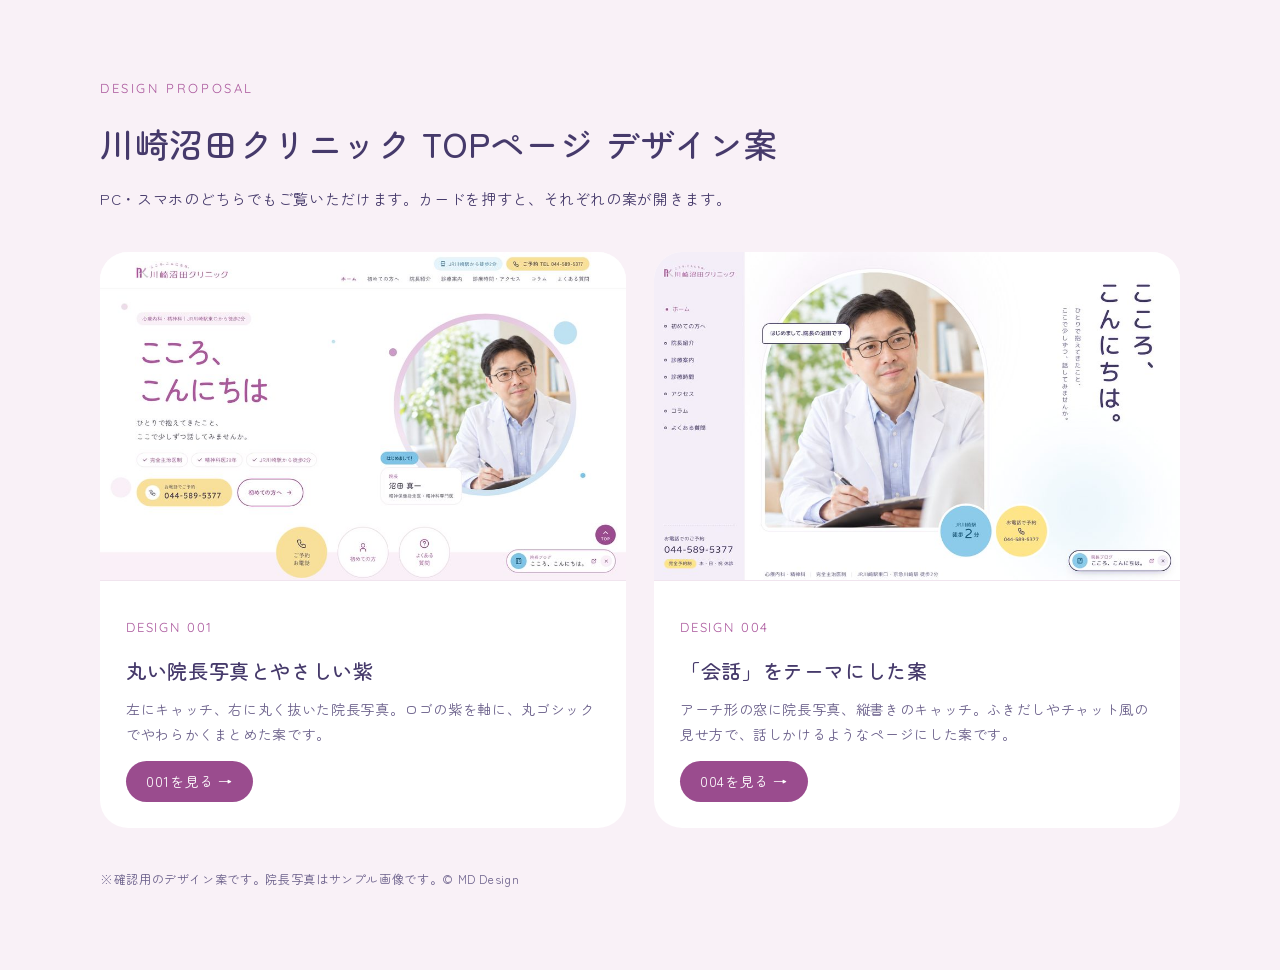
==== index.html @ 69d173a0 "川崎沼田クリニック TOPページ デザイン案（001・004）を追加 Co-Authored-By: Claude Opus 5.5 <noreply@anthropic.com> Claude-Se" ====
<!doctype html>
<html lang="ja">
<head>
<meta charset="utf-8">
<meta name="viewport" content="width=device-width, initial-scale=1">
<meta name="robots" content="noindex, nofollow">
<title>川崎沼田クリニック TOPページ デザイン案｜MD Design</title>
<link rel="preconnect" href="https://fonts.googleapis.com">
<link rel="preconnect" href="https://fonts.gstatic.com" crossorigin>
<link rel="stylesheet" href="https://fonts.googleapis.com/css2?family=Zen+Maru+Gothic:wght@400;500&amp;family=Quicksand:wght@500&amp;display=swap">
<style>
*{box-sizing:border-box}
body{margin:0;font-family:"Zen Maru Gothic",sans-serif;color:#463A6B;background:#F9F1F7;line-height:1.8;letter-spacing:.04em}
.wrap{width:min(1080px,100% - 40px);margin:0 auto;padding:64px 0 80px}
.en{font-family:Quicksand,sans-serif;letter-spacing:.2em;font-size:13px;color:#AB589D}
h1{margin:6px 0 0;font-size:clamp(24px,3vw,34px);font-weight:500}
.lead{margin:10px 0 0;font-size:15px}
.list{margin:40px 0 0;padding:0;list-style:none;display:grid;grid-template-columns:repeat(auto-fit,minmax(300px,1fr));gap:28px}
.card{display:block;background:#fff;border-radius:28px;overflow:hidden;text-decoration:none;color:inherit;transition:transform .35s,box-shadow .35s}
.card:hover{transform:translateY(-6px);box-shadow:0 20px 34px -20px rgba(70,58,107,.45)}
.card img{display:block;width:100%;height:auto;border-bottom:1px solid #F0E4EE}
.card__body{padding:22px 26px 26px}
.card__no{font-family:Quicksand,sans-serif;font-size:13px;color:#AB589D;letter-spacing:.14em}
.card__title{margin:4px 0 0;font-size:20px;font-weight:500}
.card__text{margin:8px 0 0;font-size:14px;color:#6A5F8A}
.card__go{margin-top:14px;display:inline-flex;align-items:center;gap:8px;padding:8px 20px;border-radius:999px;background:#9A4C8E;color:#fff;font-size:14px}
.note{margin:40px 0 0;font-size:12px;color:#6A5F8A}
</style>
</head>
<body>
<main class="wrap">
  <p class="en">DESIGN PROPOSAL</p>
  <h1>川崎沼田クリニック TOPページ デザイン案</h1>
  <p class="lead">PC・スマホのどちらでもご覧いただけます。カードを押すと、それぞれの案が開きます。</p>
  <ul class="list">
    <li><a class="card" href="001/">
      <img src="assets/thumb-001.jpg" alt="川崎沼田デザイン001のファーストビュー" width="960" height="600">
      <div class="card__body">
        <p class="card__no">DESIGN 001</p>
        <p class="card__title">丸い院長写真とやさしい紫</p>
        <p class="card__text">左にキャッチ、右に丸く抜いた院長写真。ロゴの紫を軸に、丸ゴシックでやわらかくまとめた案です。</p>
        <span class="card__go">001を見る →</span>
      </div>
    </a></li>
    <li><a class="card" href="004/">
      <img src="assets/thumb-004.jpg" alt="川崎沼田デザイン004のファーストビュー" width="960" height="600">
      <div class="card__body">
        <p class="card__no">DESIGN 004</p>
        <p class="card__title">「会話」をテーマにした案</p>
        <p class="card__text">アーチ形の窓に院長写真、縦書きのキャッチ。ふきだしやチャット風の見せ方で、話しかけるようなページにした案です。</p>
        <span class="card__go">004を見る →</span>
      </div>
    </a></li>
  </ul>
  <p class="note">※確認用のデザイン案です。院長写真はサンプル画像です。© MD Design</p>
</main>
</body>
</html>
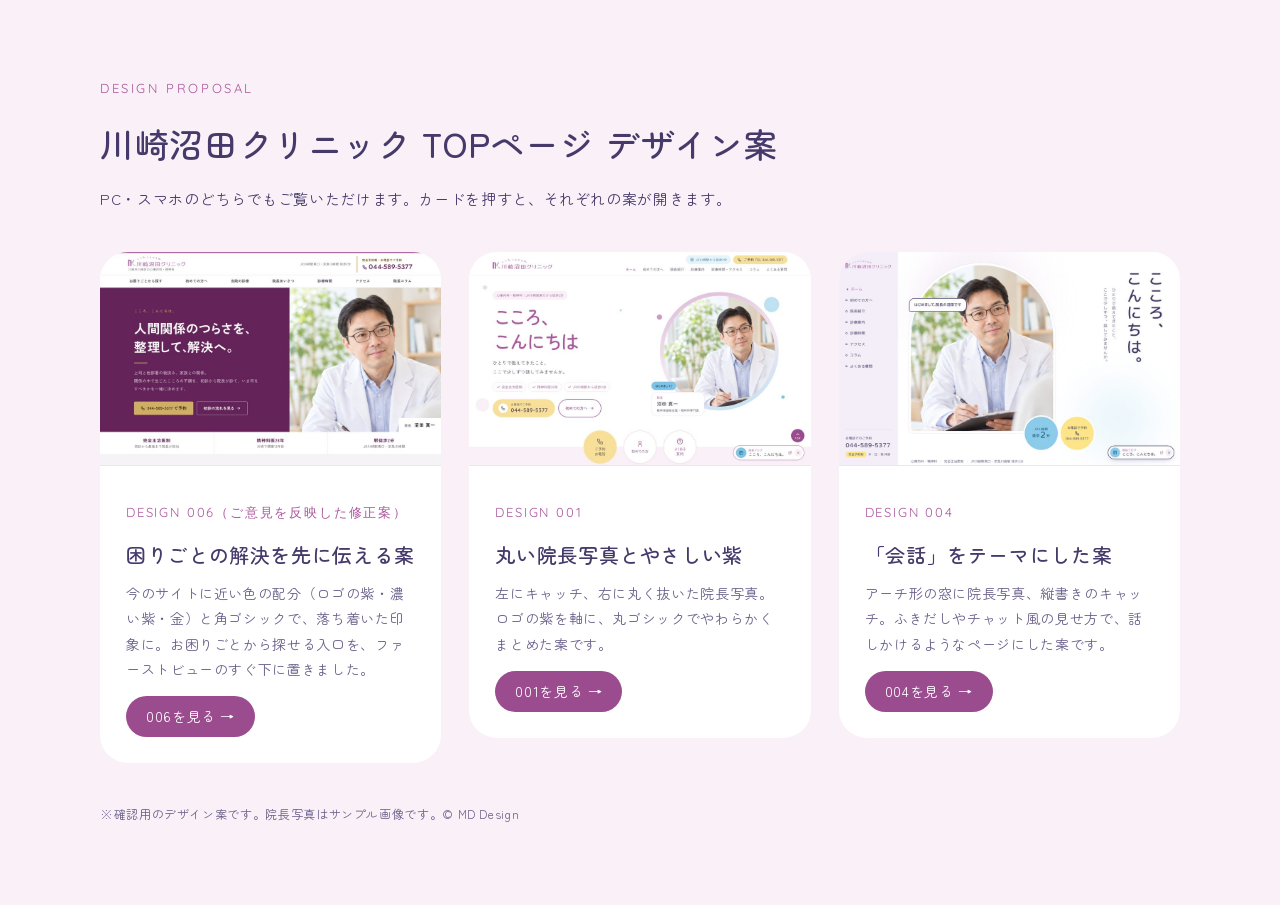
==== commit f8d2d358: "川崎沼田デザイン006を追加（クライアントのご意見を反映した修正案） - 今のサイトに近い色の配分（ロゴの紫・濃い紫のベタ面・金の差し色） - 丸ゴシックをやめ角ゴシック（Zen Kaku Gothi" ====
--- a/index.html
+++ b/index.html
@@ -33,6 +33,15 @@
   <h1>川崎沼田クリニック TOPページ デザイン案</h1>
   <p class="lead">PC・スマホのどちらでもご覧いただけます。カードを押すと、それぞれの案が開きます。</p>
   <ul class="list">
+    <li><a class="card" href="006/">
+      <img src="assets/thumb-006.jpg" alt="川崎沼田デザイン006のファーストビュー" width="960" height="600">
+      <div class="card__body">
+        <p class="card__no">DESIGN 006（ご意見を反映した修正案）</p>
+        <p class="card__title">困りごとの解決を先に伝える案</p>
+        <p class="card__text">今のサイトに近い色の配分（ロゴの紫・濃い紫・金）と角ゴシックで、落ち着いた印象に。お困りごとから探せる入口を、ファーストビューのすぐ下に置きました。</p>
+        <span class="card__go">006を見る →</span>
+      </div>
+    </a></li>
     <li><a class="card" href="001/">
       <img src="assets/thumb-001.jpg" alt="川崎沼田デザイン001のファーストビュー" width="960" height="600">
       <div class="card__body">
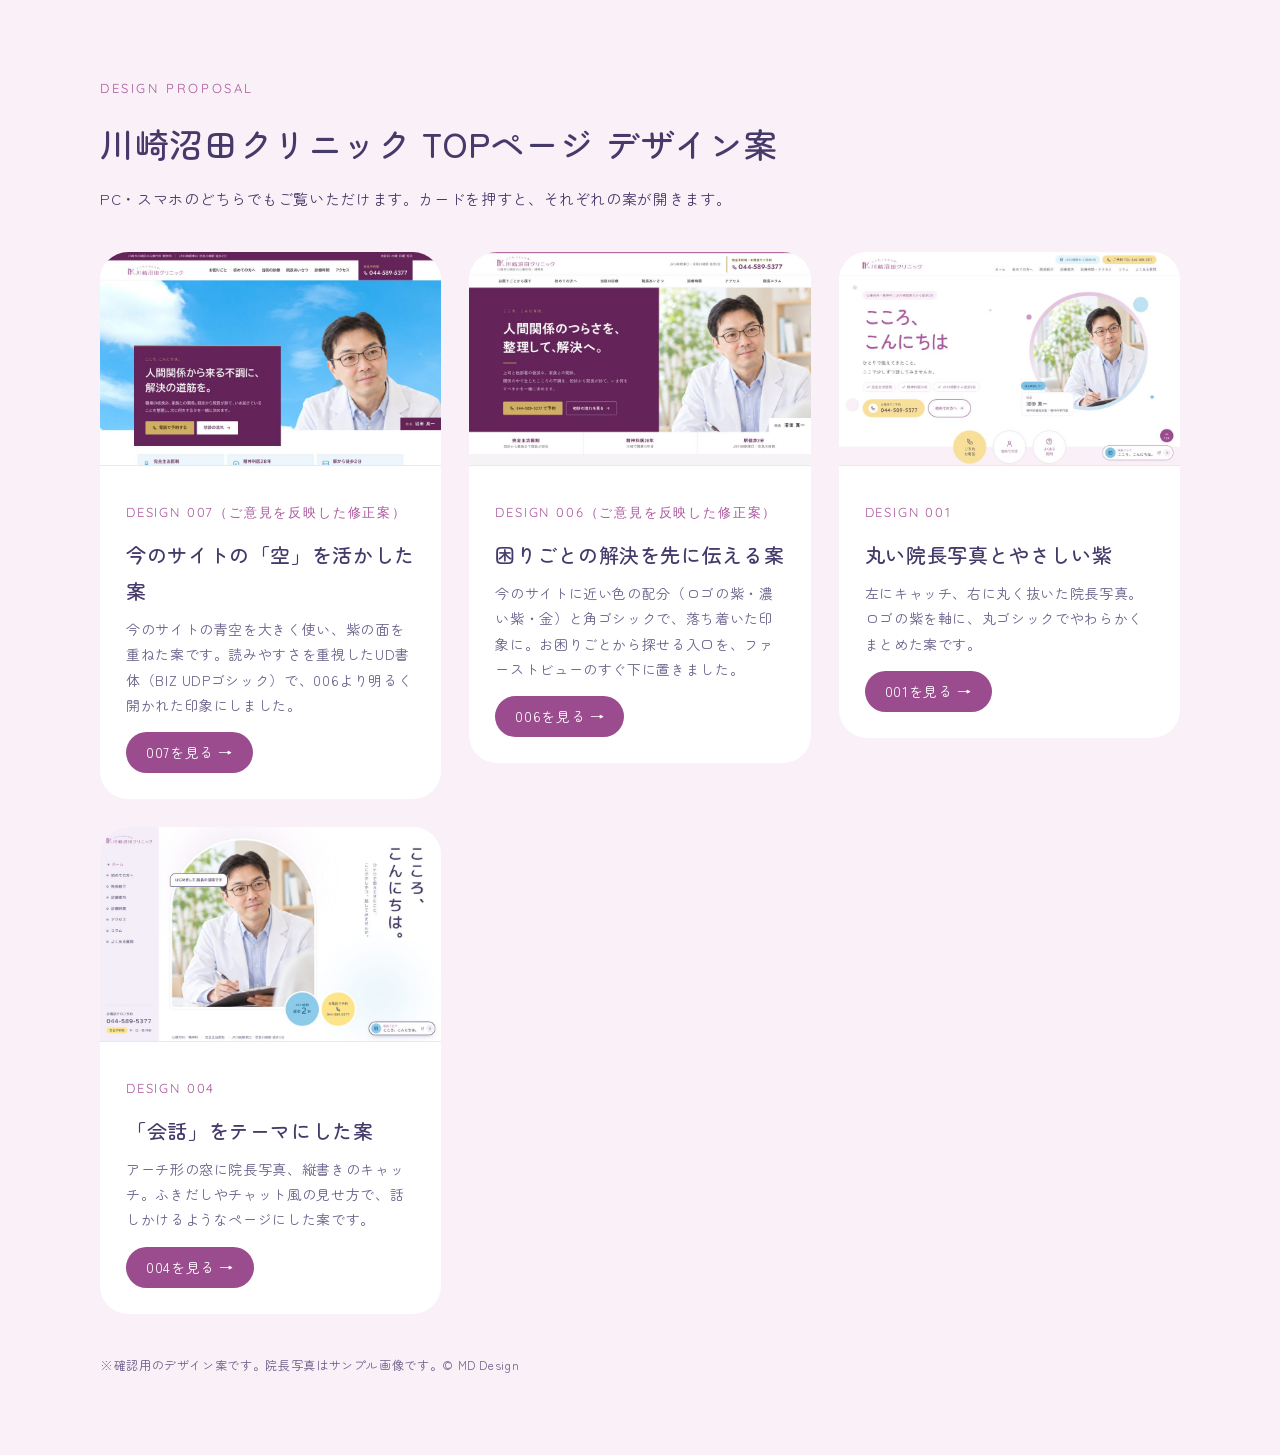
==== commit 5bf01a33: "川崎沼田デザイン007を追加（006と同じ方向で、今のサイトの空を活かした別案） Co-Authored-By: Claude Opus 5.5 <noreply@anthropic.com> Cla" ====
--- a/index.html
+++ b/index.html
@@ -33,6 +33,15 @@
   <h1>川崎沼田クリニック TOPページ デザイン案</h1>
   <p class="lead">PC・スマホのどちらでもご覧いただけます。カードを押すと、それぞれの案が開きます。</p>
   <ul class="list">
+    <li><a class="card" href="007/">
+      <img src="assets/thumb-007.jpg" alt="川崎沼田デザイン007のファーストビュー" width="960" height="600">
+      <div class="card__body">
+        <p class="card__no">DESIGN 007（ご意見を反映した修正案）</p>
+        <p class="card__title">今のサイトの「空」を活かした案</p>
+        <p class="card__text">今のサイトの青空を大きく使い、紫の面を重ねた案です。読みやすさを重視したUD書体（BIZ UDPゴシック）で、006より明るく開かれた印象にしました。</p>
+        <span class="card__go">007を見る →</span>
+      </div>
+    </a></li>
     <li><a class="card" href="006/">
       <img src="assets/thumb-006.jpg" alt="川崎沼田デザイン006のファーストビュー" width="960" height="600">
       <div class="card__body">
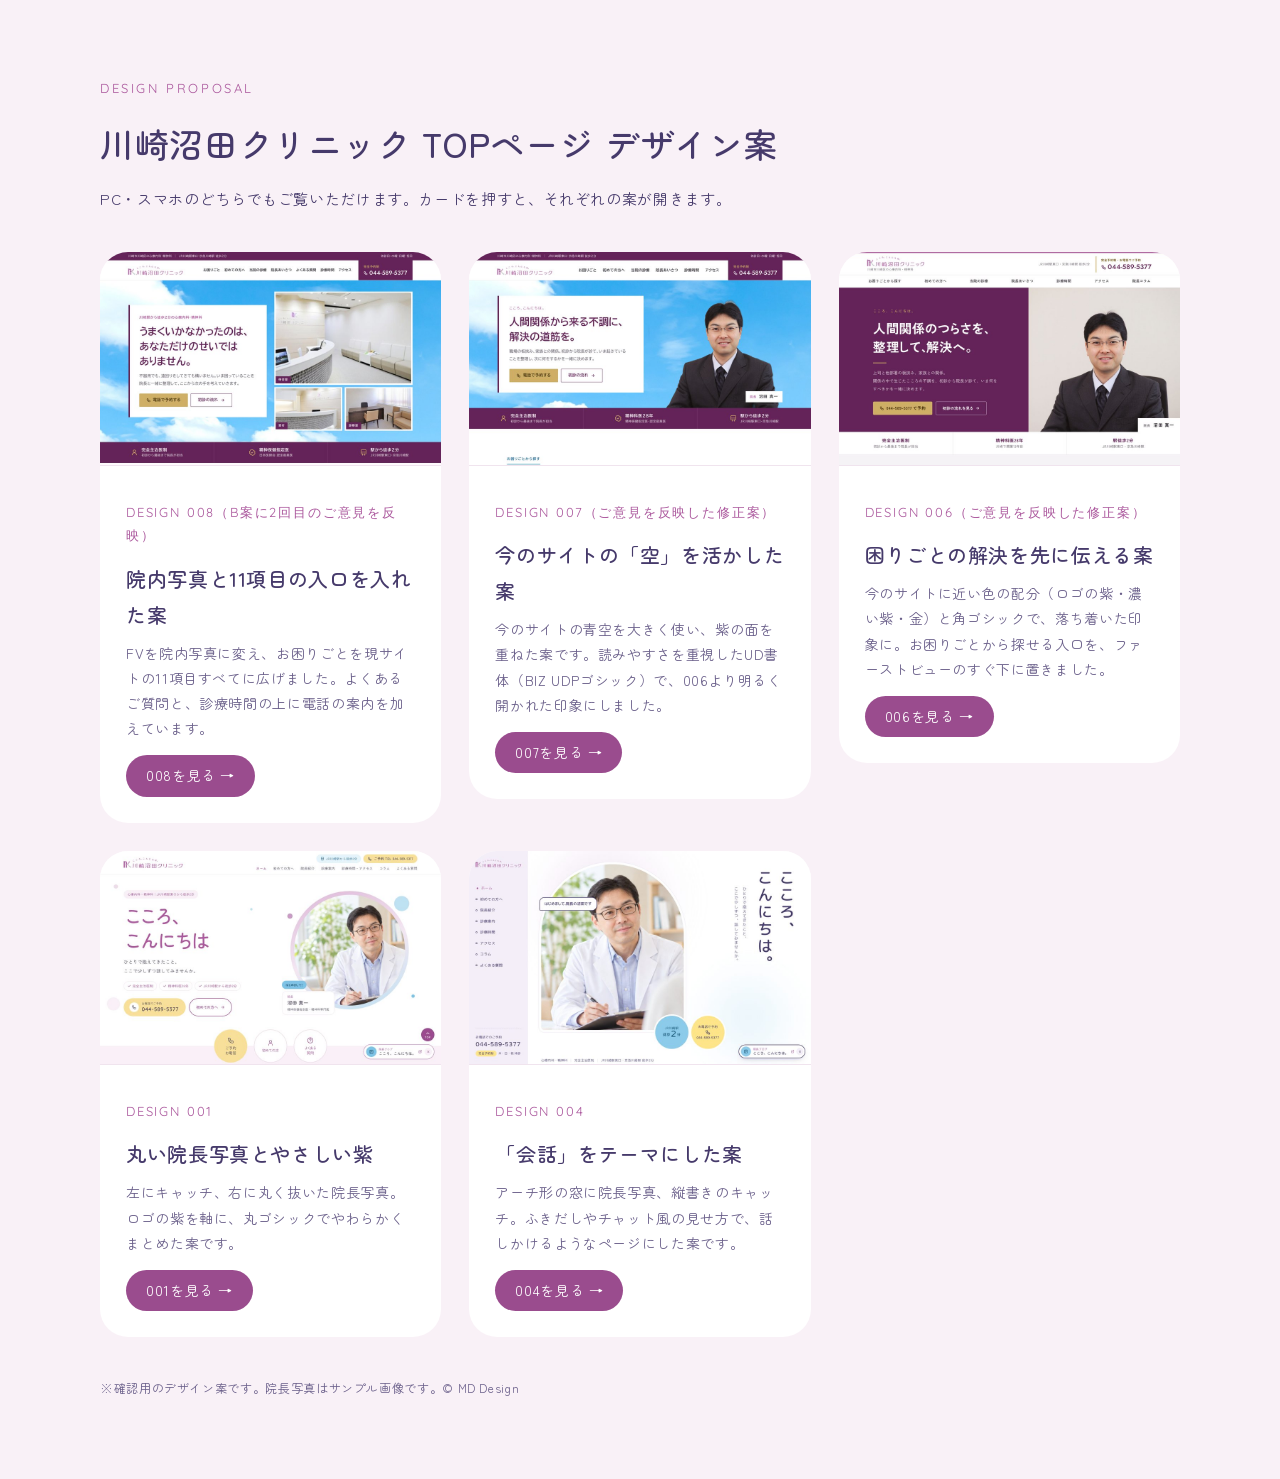
==== commit b1233d5b: "川崎沼田デザイン008を追加（B案に2回目のご意見を反映） - FVを院内写真（待合室・受付・診察室）に変更 - お困りごとを現サイトの11項目に拡大（中川様案の文言） - 「ひとつでも当てはまれば」" ====
--- a/index.html
+++ b/index.html
@@ -33,6 +33,15 @@
   <h1>川崎沼田クリニック TOPページ デザイン案</h1>
   <p class="lead">PC・スマホのどちらでもご覧いただけます。カードを押すと、それぞれの案が開きます。</p>
   <ul class="list">
+    <li><a class="card" href="008/">
+      <img src="assets/thumb-008.jpg" alt="川崎沼田デザイン008のファーストビュー" width="960" height="600">
+      <div class="card__body">
+        <p class="card__no">DESIGN 008（B案に2回目のご意見を反映）</p>
+        <p class="card__title">院内写真と11項目の入口を入れた案</p>
+        <p class="card__text">FVを院内写真に変え、お困りごとを現サイトの11項目すべてに広げました。よくあるご質問と、診療時間の上に電話の案内を加えています。</p>
+        <span class="card__go">008を見る →</span>
+      </div>
+    </a></li>
     <li><a class="card" href="007/">
       <img src="assets/thumb-007.jpg" alt="川崎沼田デザイン007のファーストビュー" width="960" height="600">
       <div class="card__body">
